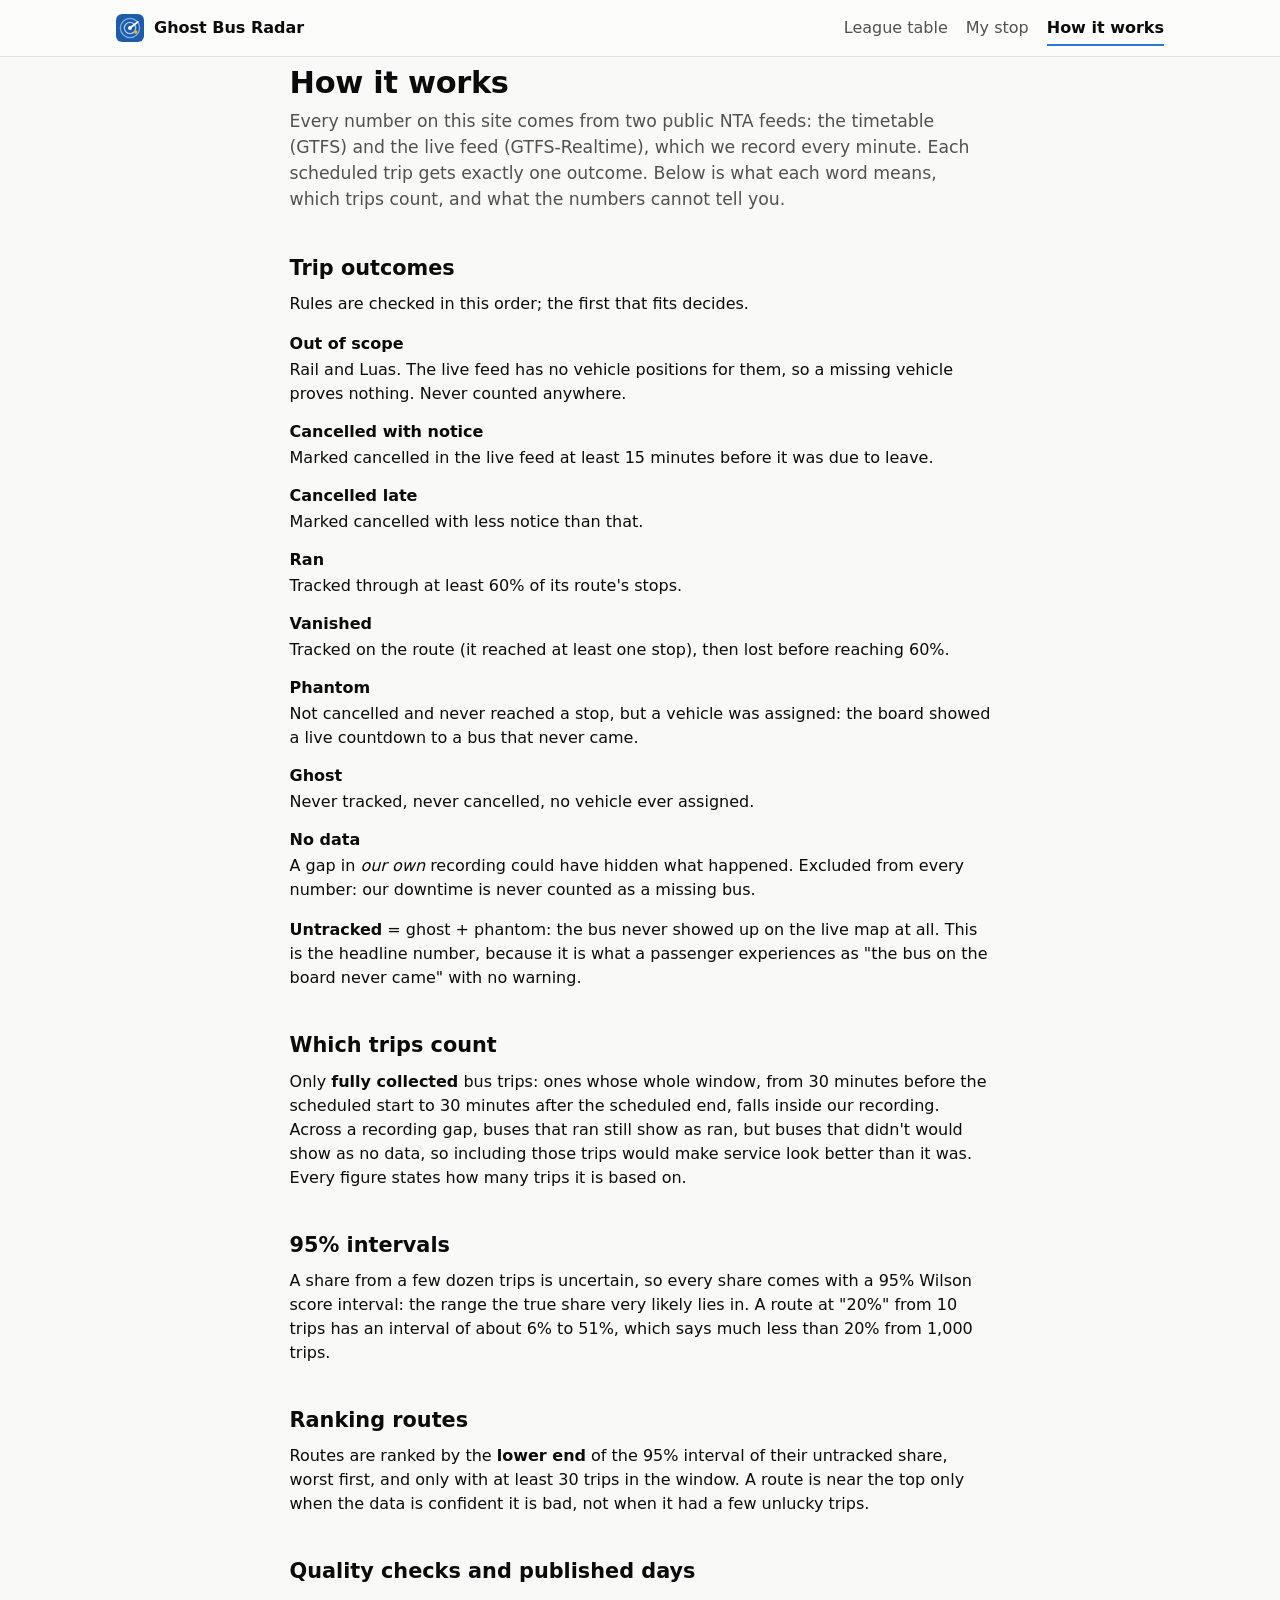
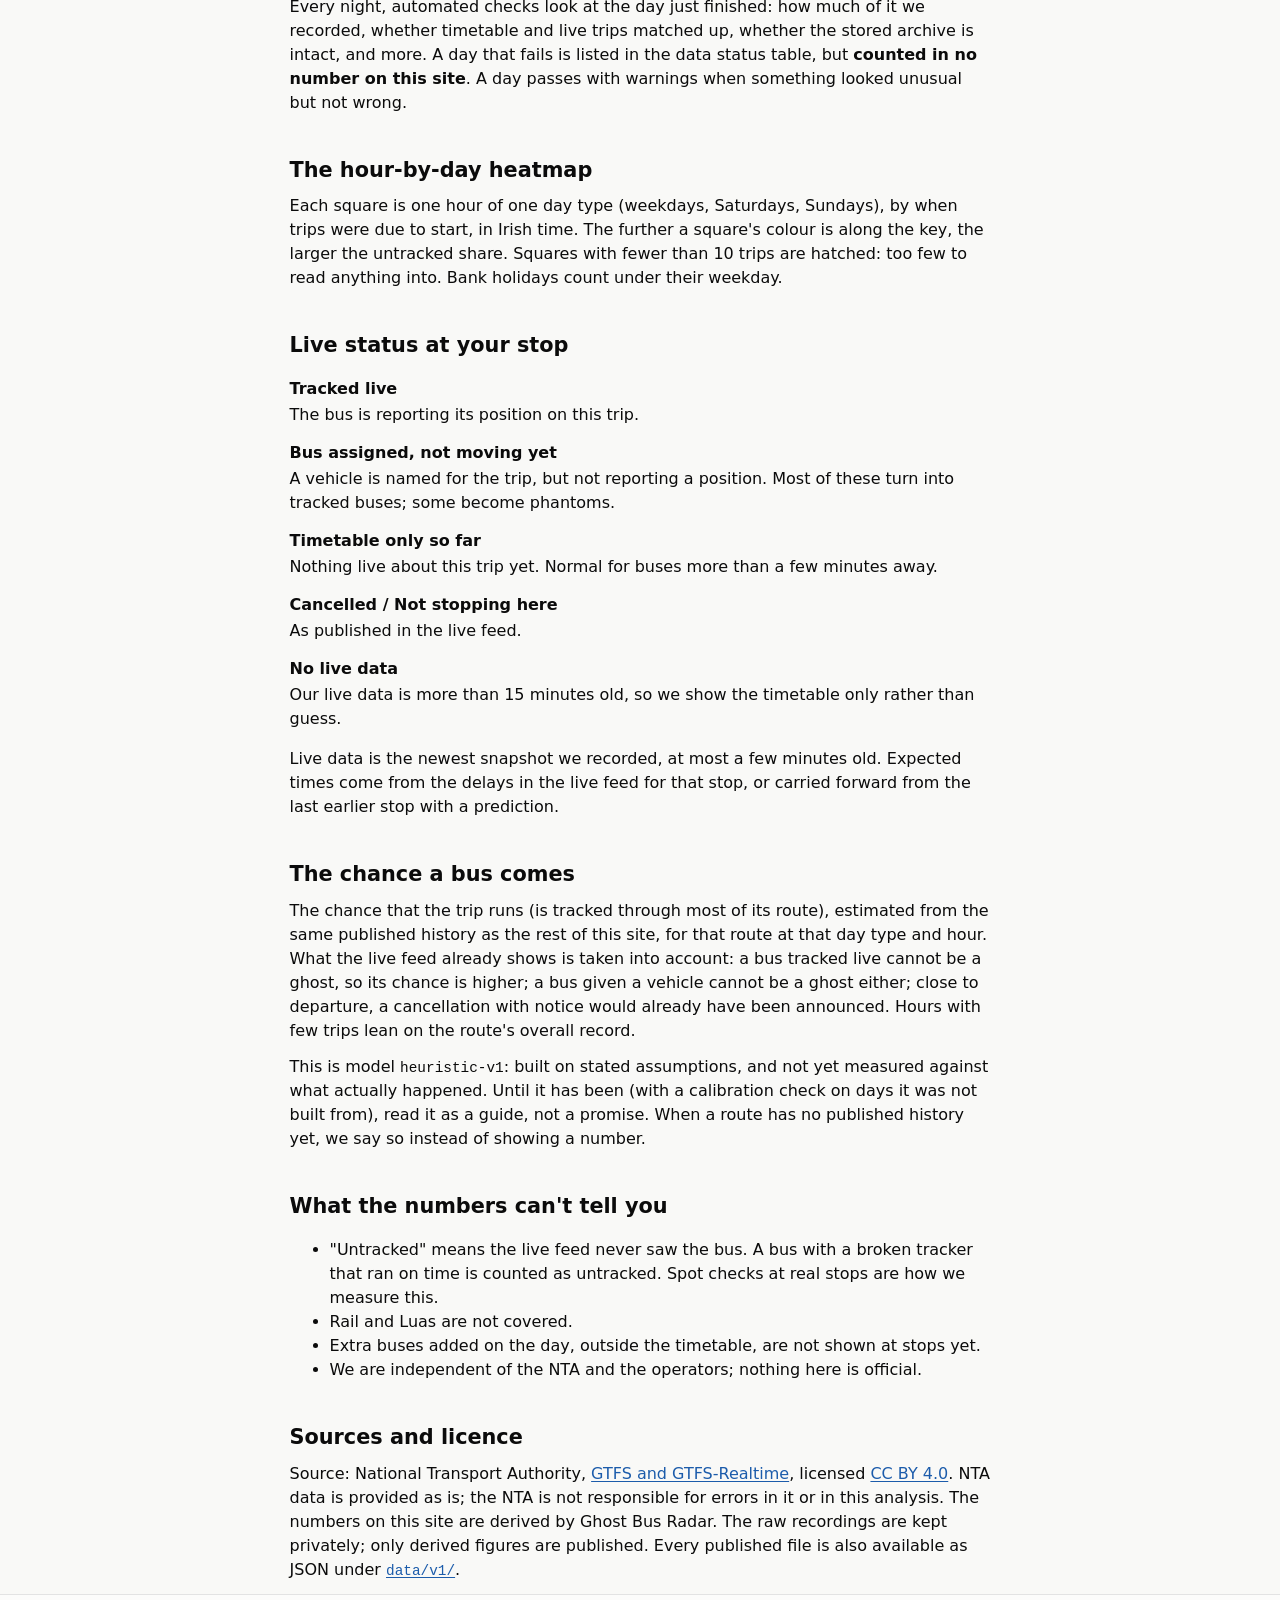
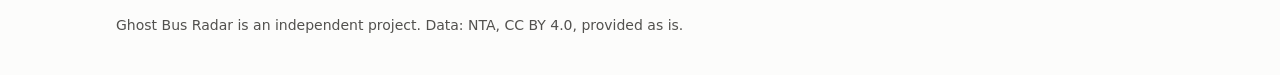
==== web/methodology.html @ b3c88b67 "Website on CloudFront (roadmap 2.2, ADR-0013) Static pages in web/ with no framework or build step: " ====
<!doctype html>
<html lang="en-IE">
<head>
  <meta charset="utf-8">
  <meta name="viewport" content="width=device-width, initial-scale=1">
  <title>How it works · Ghost Bus Radar</title>
  <meta name="description" content="Definitions behind every number on Ghost Bus Radar: trip outcomes, which trips count, intervals, ranking, quality checks, the live status and the probability model.">
  <meta name="color-scheme" content="light dark">
  <link rel="icon" href="assets/logo.svg" type="image/svg+xml">
  <link rel="stylesheet" href="assets/site.css">
</head>
<body>
  <a class="skip" href="#main">Skip to content</a>
  <header class="site">
    <div class="wrap">
      <a class="brand" href="./"><img src="assets/logo.svg" alt="" width="28" height="28">Ghost Bus Radar</a>
      <nav class="site" aria-label="Main">
        <ul>
          <li><a href="./">League table</a></li>
          <li><a href="stop.html">My stop</a></li>
          <li><a href="methodology.html" aria-current="page">How it works</a></li>
        </ul>
      </nav>
    </div>
  </header>

  <main id="main" class="wrap prose">
    <h1>How it works</h1>
    <p class="lede">Every number on this site comes from two public NTA feeds: the timetable (GTFS)
      and the live feed (GTFS-Realtime), which we record every minute. Each scheduled trip gets
      exactly one outcome. Below is what each word means, which trips count, and what the numbers
      cannot tell you.</p>

    <h2 id="outcomes">Trip outcomes</h2>
    <p>Rules are checked in this order; the first that fits decides.</p>
    <dl>
      <dt id="out-of-scope">Out of scope</dt>
      <dd>Rail and Luas. The live feed has no vehicle positions for them, so a missing vehicle proves
        nothing. Never counted anywhere.</dd>
      <dt id="cancelled-early">Cancelled with notice</dt>
      <dd>Marked cancelled in the live feed at least 15 minutes before it was due to leave.</dd>
      <dt id="cancelled-late">Cancelled late</dt>
      <dd>Marked cancelled with less notice than that.</dd>
      <dt id="ran">Ran</dt>
      <dd>Tracked through at least 60% of its route's stops.</dd>
      <dt id="vanished">Vanished</dt>
      <dd>Tracked on the route (it reached at least one stop), then lost before reaching 60%.</dd>
      <dt id="phantom">Phantom</dt>
      <dd>Not cancelled and never reached a stop, but a vehicle was assigned: the board showed a live
        countdown to a bus that never came.</dd>
      <dt id="ghost">Ghost</dt>
      <dd>Never tracked, never cancelled, no vehicle ever assigned.</dd>
      <dt id="no-data">No data</dt>
      <dd>A gap in <em>our own</em> recording could have hidden what happened. Excluded from every
        number: our downtime is never counted as a missing bus.</dd>
    </dl>
    <p id="untracked"><strong>Untracked</strong> = ghost + phantom: the bus never showed up on the live
      map at all. This is the headline number, because it is what a passenger experiences as "the bus
      on the board never came" with no warning.</p>

    <h2 id="in-rates">Which trips count</h2>
    <p>Only <strong>fully collected</strong> bus trips: ones whose whole window, from 30 minutes before
      the scheduled start to 30 minutes after the scheduled end, falls inside our recording. Across a
      recording gap, buses that ran still show as ran, but buses that didn't would show as no data, so
      including those trips would make service look better than it was. Every figure states how many
      trips it is based on.</p>

    <h2 id="interval">95% intervals</h2>
    <p>A share from a few dozen trips is uncertain, so every share comes with a 95% Wilson score
      interval: the range the true share very likely lies in. A route at "20%" from 10 trips has an
      interval of about 6% to 51%, which says much less than 20% from 1,000 trips.</p>

    <h2 id="ranking">Ranking routes</h2>
    <p>Routes are ranked by the <strong>lower end</strong> of the 95% interval of their untracked
      share, worst first, and only with at least 30 trips in the window. A route is near the top only
      when the data is confident it is bad, not when it had a few unlucky trips.</p>

    <h2 id="quality-gates">Quality checks and published days</h2>
    <p id="published-days">Every night, automated checks look at the day just finished: how much of it we
      recorded, whether timetable and live trips matched up, whether the stored archive is intact, and
      more. A day that fails is listed in the data status table, but <strong>counted in no number on
      this site</strong>. A day passes with warnings when something looked unusual but not wrong.</p>

    <h2 id="heatmap">The hour-by-day heatmap</h2>
    <p>Each square is one hour of one day type (weekdays, Saturdays, Sundays), by when trips were due
      to start, in Irish time. The further a square's colour is along the key, the larger the
      untracked share. Squares with fewer than 10
      trips are hatched: too few to read anything into. Bank holidays count under their weekday.</p>

    <h2 id="live-status">Live status at your stop</h2>
    <dl>
      <dt>Tracked live</dt><dd>The bus is reporting its position on this trip.</dd>
      <dt>Bus assigned, not moving yet</dt><dd>A vehicle is named for the trip, but not reporting a
        position. Most of these turn into tracked buses; some become phantoms.</dd>
      <dt>Timetable only so far</dt><dd>Nothing live about this trip yet. Normal for buses more than a
        few minutes away.</dd>
      <dt>Cancelled / Not stopping here</dt><dd>As published in the live feed.</dd>
      <dt>No live data</dt><dd>Our live data is more than 15 minutes old, so we show the timetable
        only rather than guess.</dd>
    </dl>
    <p id="freshness">Live data is the newest snapshot we recorded, at most a few minutes old. Expected
      times come from the delays in the live feed for that stop, or carried forward from the last earlier
      stop with a prediction.</p>

    <h2 id="probability">The chance a bus comes</h2>
    <p>The chance that the trip runs (is tracked through most of its route), estimated from the same
      published history as the rest of this site, for that route at that day type and hour. What the
      live feed already shows is taken into account: a bus tracked live cannot be a ghost, so its chance
      is higher; a bus given a vehicle cannot be a ghost either; close to departure, a cancellation with
      notice would already have been announced. Hours with few trips lean on the route's overall record.</p>
    <p>This is model <code>heuristic-v1</code>: built on stated assumptions, and not yet measured
      against what actually happened. Until it has been (with a calibration check on days it was not
      built from), read it as a guide, not a promise. When a route has no published history yet, we say
      so instead of showing a number.</p>

    <h2 id="limits">What the numbers can't tell you</h2>
    <ul>
      <li>"Untracked" means the live feed never saw the bus. A bus with a broken tracker that ran on time
        is counted as untracked. Spot checks at real stops are how we measure this.</li>
      <li>Rail and Luas are not covered.</li>
      <li>Extra buses added on the day, outside the timetable, are not shown at stops yet.</li>
      <li>We are independent of the NTA and the operators; nothing here is official.</li>
    </ul>

    <h2 id="attribution">Sources and licence</h2>
    <p>Source: National Transport Authority, <a href="https://developer.nationaltransport.ie/">GTFS and
      GTFS-Realtime</a>, licensed <a href="https://creativecommons.org/licenses/by/4.0/">CC BY 4.0</a>.
      NTA data is provided as is; the NTA is not responsible for errors in it or in this analysis. The
      numbers on this site are derived by Ghost Bus Radar. The raw recordings are kept privately; only
      derived figures are published. Every published file is also available as JSON under
      <a href="data/v1/meta.json"><code>data/v1/</code></a>.</p>
  </main>

  <footer class="site">
    <div class="wrap">
      <p>Ghost Bus Radar is an independent project. Data: NTA, CC BY 4.0, provided as is.</p>
    </div>
  </footer>
</body>
</html>
---- web/assets/site.css ----
/* Ghost Bus Radar: one stylesheet, light and dark. Colours are roles, defined once per theme.
   Chart colours follow the dataviz reference palette: one-hue blue ramp for magnitude, reserved
   status colours that always come with an icon and a label. */

:root {
  color-scheme: light;
  --page: #f9f9f7;
  --surface: #fcfcfb;
  --ink: #0b0b0b;
  --ink-2: #52514e;
  --muted: #6b6a65;
  --grid: #e1e0d9;
  --axis: #c3c2b7;
  --border: rgba(11, 11, 11, 0.1);
  --link: #1c5cab;
  --accent: #2a78d6;
  --btn: #1c5cab; /* white text on it: 6.6:1 */
  --focus: #2a78d6;
  --good: #0ca30c;
  --good-text: #006300;
  --warning: #fab219;
  --critical: #d03b3b;
  --critical-text: #b02a2a;
  --bar: #2a78d6;
  --whisker: #0d366b;
  --hatch: #c3c2b7;
  /* sequential ramp, low -> high */
  --s1: #cde2fb; --s2: #9ec5f4; --s3: #6da7ec; --s4: #3987e5;
  --s5: #256abf; --s6: #1c5cab; --s7: #184f95; --s8: #0d366b;
}

@media (prefers-color-scheme: dark) {
  :root:where(:not([data-theme="light"])) {
    color-scheme: dark;
    --page: #0d0d0d;
    --surface: #1a1a19;
    --ink: #f0efec;
    --ink-2: #c3c2b7;
    --muted: #a3a29b;
    --grid: #2c2c2a;
    --axis: #383835;
    --border: rgba(255, 255, 255, 0.1);
    --link: #86b6ef;
    --accent: #3987e5;
    --btn: #256abf; /* white text on it: 5.3:1 */
    --focus: #86b6ef;
    --good-text: #0ca30c;
    --critical-text: #e66767;
    --bar: #3987e5;
    --whisker: #cde2fb;
    --hatch: #4a4a46;
    /* on a dark surface, "near zero" recedes into the dark */
    --s1: #104281; --s2: #184f95; --s3: #1c5cab; --s4: #256abf;
    --s5: #3987e5; --s6: #6da7ec; --s7: #9ec5f4; --s8: #cde2fb;
  }
}

:root[data-theme="dark"] {
  color-scheme: dark;
  --page: #0d0d0d; --surface: #1a1a19; --ink: #f0efec; --ink-2: #c3c2b7; --muted: #a3a29b;
  --grid: #2c2c2a; --axis: #383835; --border: rgba(255, 255, 255, 0.1); --link: #86b6ef;
  --accent: #3987e5; --btn: #256abf; --focus: #86b6ef; --good-text: #0ca30c; --critical-text: #e66767;
  --bar: #3987e5; --whisker: #cde2fb; --hatch: #4a4a46;
  --s1: #104281; --s2: #184f95; --s3: #1c5cab; --s4: #256abf;
  --s5: #3987e5; --s6: #6da7ec; --s7: #9ec5f4; --s8: #cde2fb;
}

* { box-sizing: border-box; }

html { -webkit-text-size-adjust: 100%; }

body {
  margin: 0;
  background: var(--page);
  color: var(--ink);
  font: 16px/1.5 system-ui, -apple-system, "Segoe UI", sans-serif;
}

a { color: var(--link); text-underline-offset: 2px; }
a:hover { text-decoration-thickness: 2px; }
:focus-visible { outline: 3px solid var(--focus); outline-offset: 2px; border-radius: 2px; }

.skip { position: absolute; left: -999px; top: 0; }
.skip:focus { left: 16px; top: 8px; background: var(--surface); padding: 8px 12px; z-index: 10; }

.wrap { max-width: 1080px; margin: 0 auto; padding: 0 16px; }

header.site {
  border-bottom: 1px solid var(--border);
  background: var(--surface);
}
header.site .wrap {
  display: flex; align-items: center; justify-content: space-between; gap: 16px;
  min-height: 56px; flex-wrap: wrap;
}
.brand { display: flex; align-items: center; gap: 10px; font-weight: 700; color: var(--ink); text-decoration: none; }
.brand img { width: 28px; height: 28px; }
nav.site ul { display: flex; gap: 4px 18px; list-style: none; margin: 0; padding: 0; flex-wrap: wrap; }
nav.site a { color: var(--ink-2); text-decoration: none; padding: 6px 0; display: inline-block; }
nav.site a[aria-current="page"] { color: var(--ink); font-weight: 600; box-shadow: inset 0 -2px var(--accent); }

main { padding: 24px 0 48px; }
h1 { font-size: 1.9rem; line-height: 1.2; margin: 8px 0 8px; letter-spacing: -0.01em; }
h2 { font-size: 1.3rem; margin: 40px 0 8px; }
h3 { font-size: 1.05rem; margin: 24px 0 6px; }
p { margin: 0 0 12px; }
.lede { color: var(--ink-2); font-size: 1.08rem; max-width: 68ch; }
.muted { color: var(--muted); }
.small { font-size: 0.875rem; }

.card {
  background: var(--surface);
  border: 1px solid var(--border);
  border-radius: 10px;
  padding: 16px 18px;
}

/* --- hero number --- */
.hero { display: grid; gap: 16px; grid-template-columns: minmax(0, 1fr); margin-top: 20px; }
@media (min-width: 760px) { .hero { grid-template-columns: 1.3fr 1fr; } }
#headline { min-height: 200px; }
#league { min-height: 360px; }
#tiles { min-height: 120px; }
.hero-figure { font-size: 3.4rem; font-weight: 700; line-height: 1; letter-spacing: -0.02em; }
.hero-figure small { font-size: 1rem; font-weight: 500; color: var(--ink-2); letter-spacing: 0; }

/* --- stat tiles --- */
.tiles { display: grid; gap: 12px; grid-template-columns: repeat(auto-fit, minmax(160px, 1fr)); margin-top: 12px; }
.tile .label { color: var(--ink-2); font-size: 0.875rem; }
.tile .value { font-size: 1.6rem; font-weight: 700; }
.tile .ci { color: var(--muted); font-size: 0.8rem; }

/* --- status (always icon + label) --- */
.status { display: inline-flex; align-items: center; gap: 6px; font-size: 0.875rem; white-space: nowrap; }
.status::before {
  content: ""; width: 16px; height: 16px; border-radius: 50%; flex: none;
  background: var(--muted) center / 10px no-repeat;
}
.status.ok::before { background-color: var(--good); background-image: url("check.svg"); }
.status.warn::before { background-color: var(--warning); background-image: url("bang.svg"); }
.status.fail::before { background-color: var(--critical); background-image: url("cross.svg"); }

/* --- tables --- */
.table-scroll { overflow-x: auto; -webkit-overflow-scrolling: touch; }
table { border-collapse: collapse; width: 100%; font-variant-numeric: tabular-nums; }
th, td { text-align: left; padding: 8px 10px; border-bottom: 1px solid var(--grid); vertical-align: top; }
th { font-weight: 600; color: var(--ink-2); font-size: 0.875rem; white-space: nowrap; }
td.num, th.num { text-align: right; }
tbody tr:hover { background: color-mix(in srgb, var(--accent) 6%, transparent); }
caption { text-align: left; color: var(--muted); font-size: 0.875rem; padding-bottom: 6px; }

/* --- buttons and inputs --- */
.seg { display: inline-flex; border: 1px solid var(--border); border-radius: 8px; overflow: hidden; }
.seg button {
  border: 0; background: transparent; color: var(--ink-2); padding: 6px 14px; font: inherit; cursor: pointer;
  min-height: 36px;
}
.seg button[aria-pressed="true"] { background: var(--btn); color: #fff; }
button.link { border: 0; background: none; color: var(--link); padding: 4px 0; font: inherit; cursor: pointer; text-decoration: underline; }
.search { display: flex; gap: 8px; flex-wrap: wrap; max-width: 560px; }
.search input {
  flex: 1 1 240px; min-height: 44px; padding: 8px 12px; font: inherit; color: var(--ink);
  background: var(--surface); border: 1px solid var(--axis); border-radius: 8px;
}
.search button {
  min-height: 44px; padding: 8px 16px; font: inherit; font-weight: 600; color: #fff;
  background: var(--btn); border: 0; border-radius: 8px; cursor: pointer;
}
ul.results { list-style: none; padding: 0; margin: 12px 0 0; max-width: 640px; }
ul.results li a { display: block; padding: 10px 12px; border-bottom: 1px solid var(--grid); text-decoration: none; }
ul.results li a:hover { background: var(--surface); }
ul.results .code { color: var(--muted); font-variant-numeric: tabular-nums; margin-right: 8px; }

/* --- empty / notice --- */
.notice { border-left: 4px solid var(--accent); background: var(--surface); padding: 12px 16px; border-radius: 0 8px 8px 0; margin: 16px 0; max-width: 80ch; }
.notice.warn { border-left-color: var(--warning); }

/* --- heatmap --- */
.heat { display: grid; grid-template-columns: 76px repeat(24, minmax(14px, 1fr)); gap: 2px; min-width: 520px; }
.heat .rowlabel { font-size: 0.8rem; color: var(--ink-2); align-self: center; }
.heat .hour { font-size: 0.7rem; color: var(--muted); text-align: center; }
.heat .cell { aspect-ratio: 1 / 1.15; border-radius: 3px; background: var(--grid); border: 0; padding: 0; cursor: default; }
.heat .cell.none { background: transparent; box-shadow: inset 0 0 0 1px var(--grid); }
.heat .cell.thin { background-image: repeating-linear-gradient(45deg, var(--hatch) 0 2px, transparent 2px 6px); }
.heat .s1 { background-color: var(--s1); } .heat .s2 { background-color: var(--s2); }
.heat .s3 { background-color: var(--s3); } .heat .s4 { background-color: var(--s4); }
.heat .s5 { background-color: var(--s5); } .heat .s6 { background-color: var(--s6); }
.heat .s7 { background-color: var(--s7); } .heat .s8 { background-color: var(--s8); }
.legend { display: flex; flex-wrap: wrap; gap: 4px 14px; align-items: center; margin-top: 10px; font-size: 0.8rem; color: var(--ink-2); }
.legend .ramp { display: inline-flex; gap: 2px; }
.legend .ramp span { width: 22px; height: 12px; border-radius: 2px; }
.legend .ramp .s1 { background: var(--s1); } .legend .ramp .s2 { background: var(--s2); }
.legend .ramp .s3 { background: var(--s3); } .legend .ramp .s4 { background: var(--s4); }
.legend .ramp .s5 { background: var(--s5); } .legend .ramp .s6 { background: var(--s6); }
.legend .ramp .s7 { background: var(--s7); } .legend .ramp .s8 { background: var(--s8); }
.legend .sw { display: inline-block; width: 14px; height: 12px; border-radius: 2px; vertical-align: -1px; margin-right: 4px; }
.legend .sw.thin { background: repeating-linear-gradient(45deg, var(--hatch) 0 2px, transparent 2px 6px); box-shadow: inset 0 0 0 1px var(--grid); }
.legend .sw.none { box-shadow: inset 0 0 0 1px var(--grid); }

/* --- bar chart (svg) --- */
.chart { width: 100%; height: auto; display: block; overflow: visible; }
.chart .gridline { stroke: var(--grid); stroke-width: 1; }
.chart .baseline { stroke: var(--axis); stroke-width: 1; }
.chart .tick { fill: var(--muted); font-size: 11px; }
.chart .bar { fill: var(--bar); }
.chart .whisker { stroke: var(--whisker); stroke-width: 1.5; }
.chart .hit { fill: transparent; cursor: default; }
.chart .hit:hover + .bar, .chart .hit:focus + .bar { fill: var(--whisker); }

/* --- tooltip --- */
.tip {
  position: fixed; z-index: 20; pointer-events: none; max-width: 260px;
  background: var(--surface); color: var(--ink); border: 1px solid var(--border);
  box-shadow: 0 6px 20px rgba(0, 0, 0, 0.18); border-radius: 8px; padding: 8px 10px; font-size: 0.85rem;
}
.tip[hidden] { display: none; }
.tip b { display: block; margin-bottom: 2px; }

/* --- departures board --- */
ol.board { list-style: none; padding: 0; margin: 12px 0 0; }
ol.board li {
  display: grid; grid-template-columns: 64px minmax(0, 1fr) auto; gap: 4px 12px; align-items: center;
  padding: 12px 0; border-bottom: 1px solid var(--grid);
}
.route-pill {
  display: inline-block; min-width: 52px; text-align: center; font-weight: 700; padding: 4px 6px;
  border-radius: 6px; background: var(--btn); color: #fff; font-variant-numeric: tabular-nums;
}
.when { text-align: right; font-variant-numeric: tabular-nums; }
.when .big { font-size: 1.3rem; font-weight: 700; display: block; line-height: 1.1; }
.dest { min-width: 0; }
.dest .head { font-weight: 600; overflow-wrap: anywhere; }
.dest .meta { font-size: 0.85rem; color: var(--ink-2); display: flex; flex-wrap: wrap; gap: 2px 12px; align-items: center; }
.live { display: inline-flex; align-items: center; gap: 6px; font-size: 0.85rem; }
.live::before { content: ""; width: 9px; height: 9px; border-radius: 50%; background: var(--muted); flex: none; }
.live.tracked::before { background: var(--good); }
.live.assigned::before { background: var(--warning); }
.live.cancelled::before, .live.skips_stop::before { background: var(--critical); }
.live.cancelled, .live.skips_stop { color: var(--critical-text); font-weight: 600; }
.prob { display: inline-flex; align-items: center; gap: 6px; }
.prob .meter { width: 56px; height: 6px; border-radius: 3px; background: var(--grid); overflow: hidden; }
.prob .meter span { display: block; height: 100%; width: var(--p, 0%); background: var(--bar); border-radius: 3px; }

details { margin-top: 12px; }
summary { cursor: pointer; color: var(--link); }

/* --- methodology --- */
.prose { max-width: 72ch; }
.prose dt { font-weight: 700; margin-top: 14px; }
.prose dd { margin: 2px 0 0 0; }
.prose :target { scroll-margin-top: 16px; background: color-mix(in srgb, var(--accent) 12%, transparent); border-radius: 4px; }
code { font-family: ui-monospace, "Cascadia Mono", Consolas, monospace; font-size: 0.9em; }

footer.site { border-top: 1px solid var(--border); background: var(--surface); color: var(--ink-2); font-size: 0.875rem; }
footer.site .wrap { padding-top: 20px; padding-bottom: 28px; }
footer.site p { max-width: 90ch; }

@media (forced-colors: active) {
  .heat .cell { forced-color-adjust: none; }
  .status::before, .live::before { border: 1px solid CanvasText; }
}

@media (prefers-reduced-motion: reduce) { * { scroll-behavior: auto !important; } }
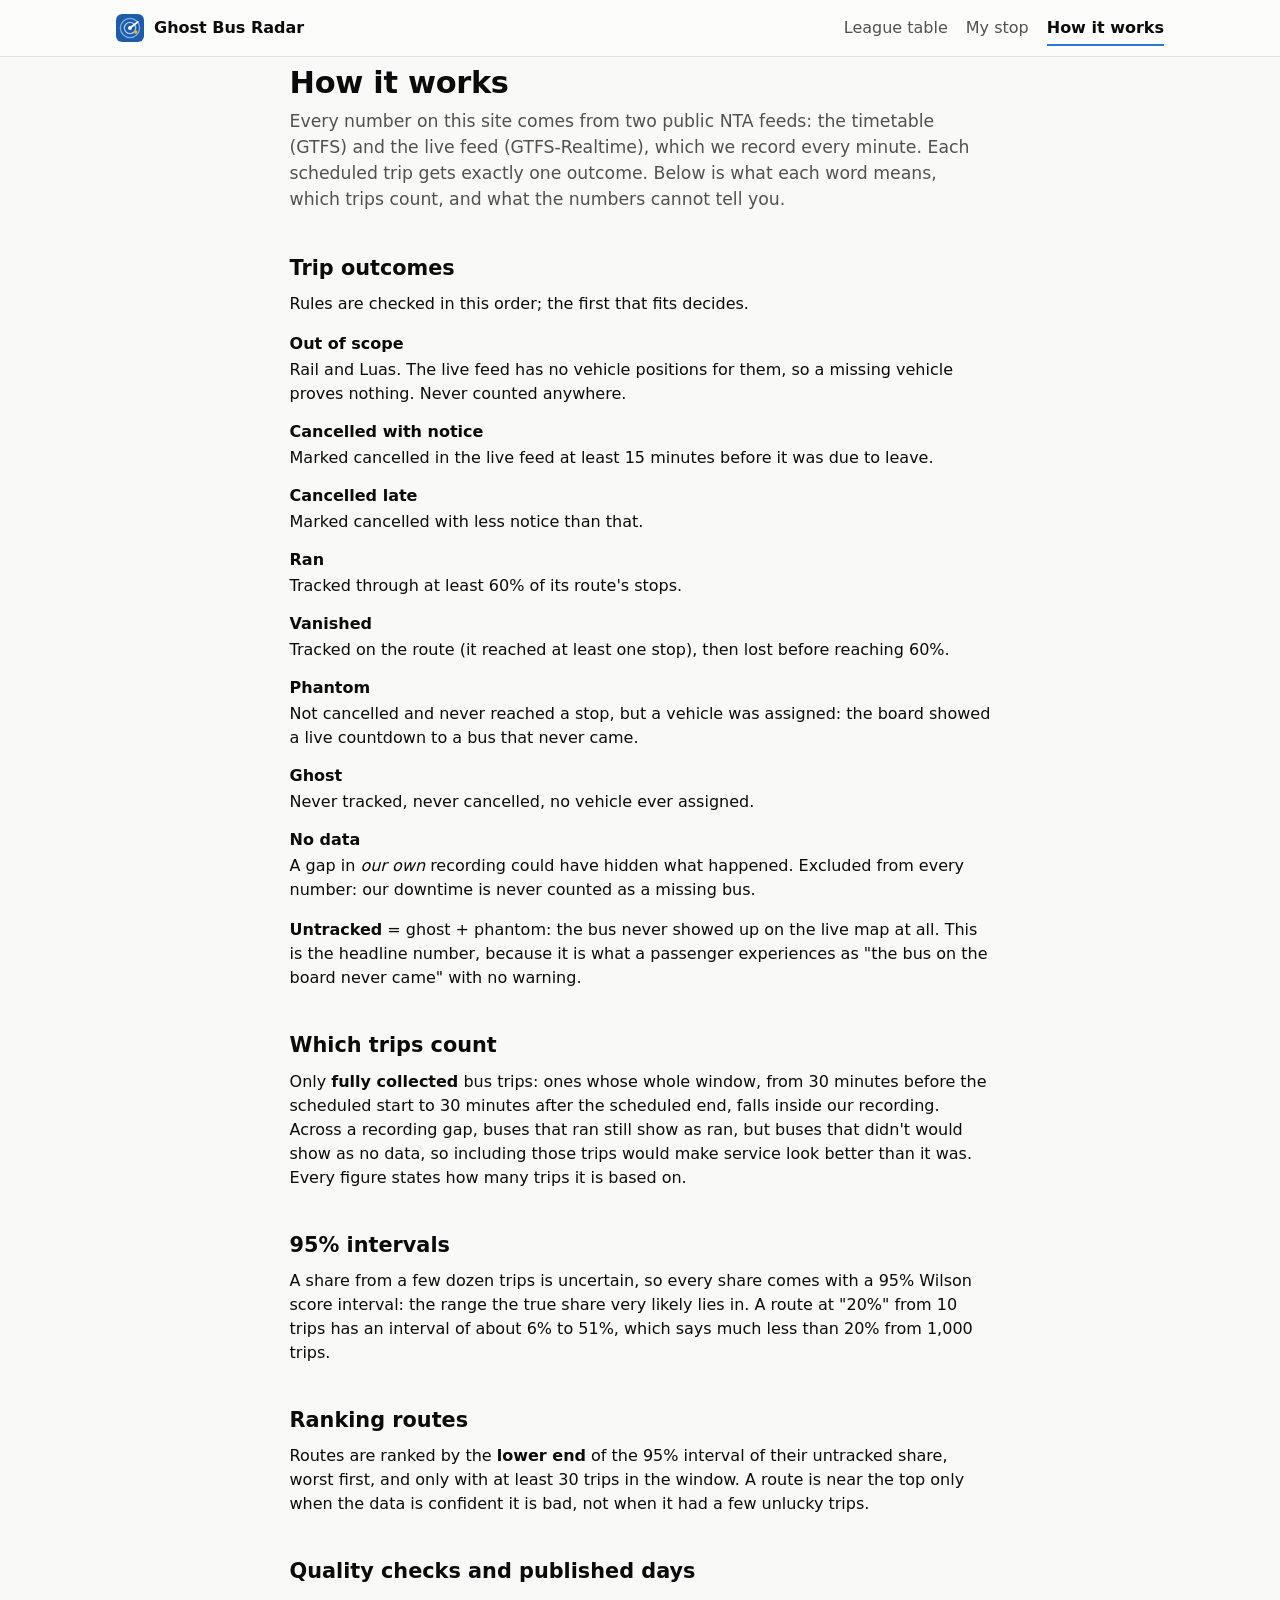
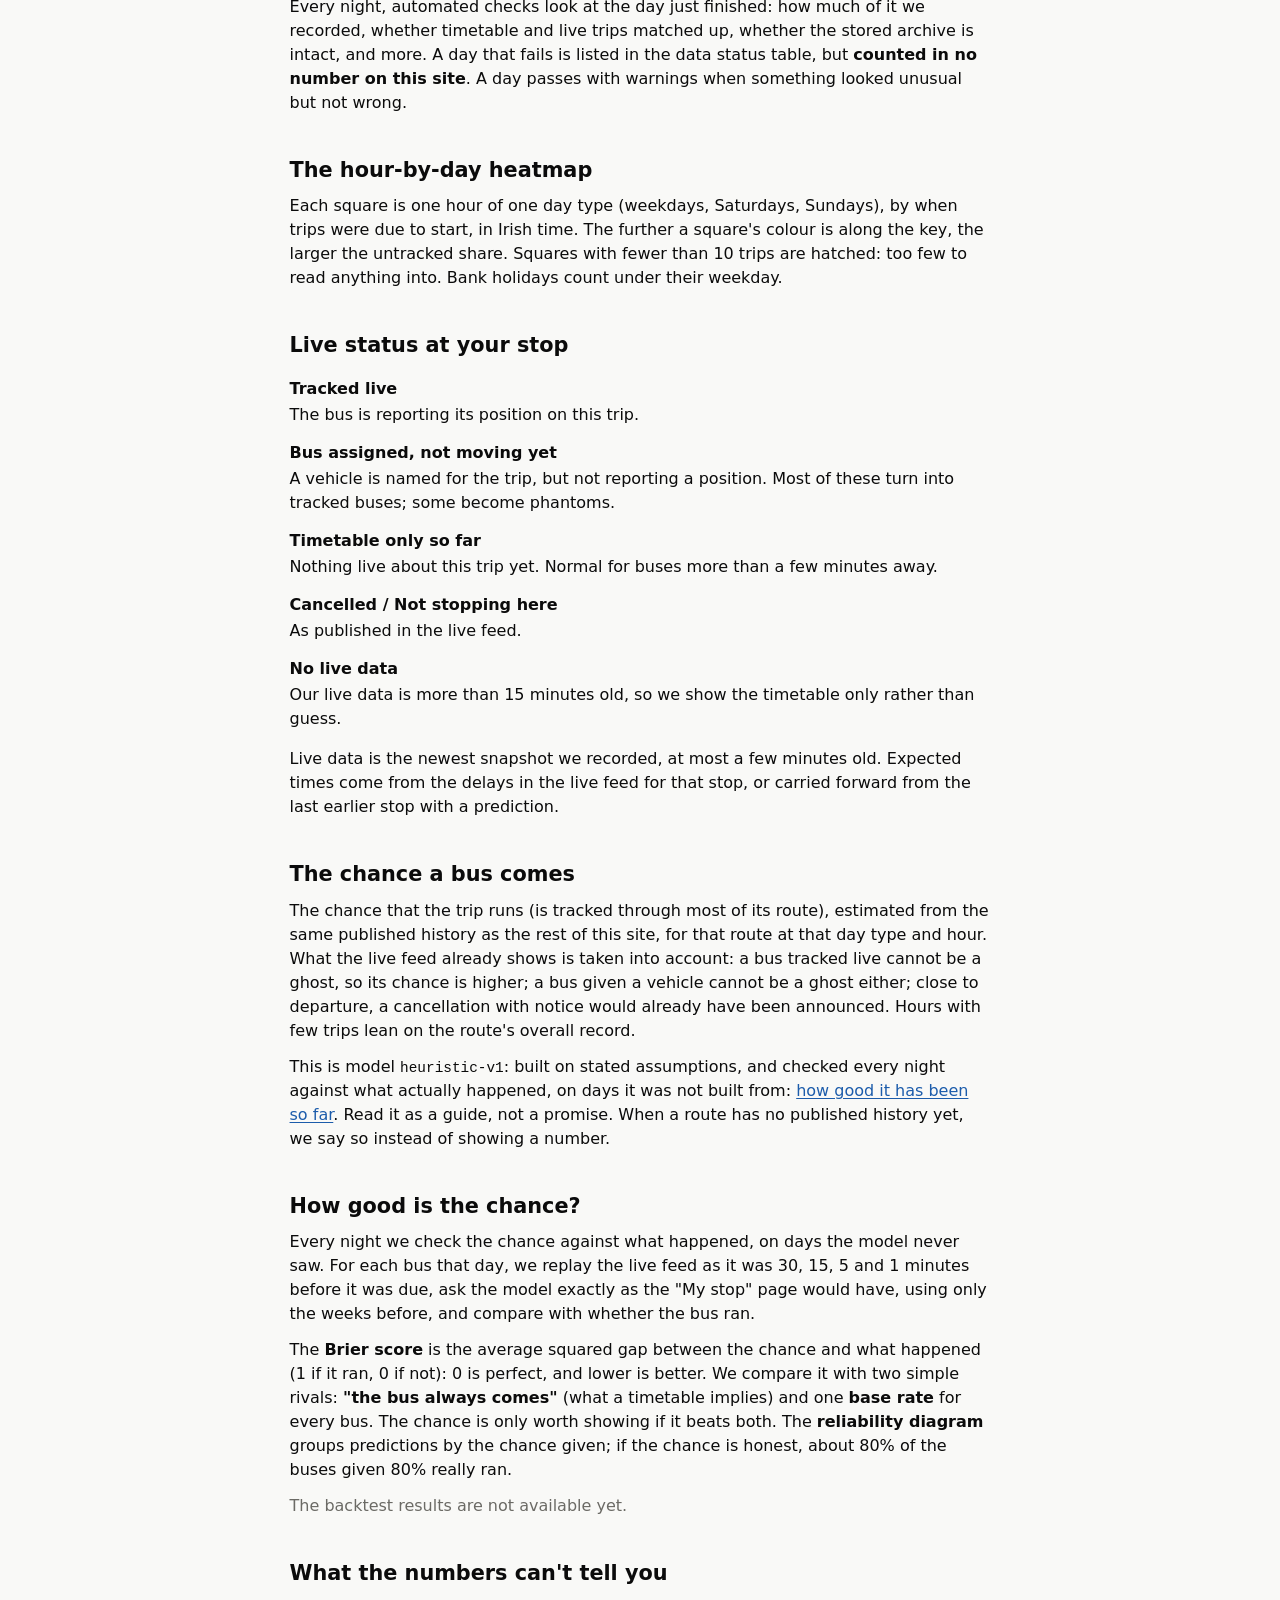
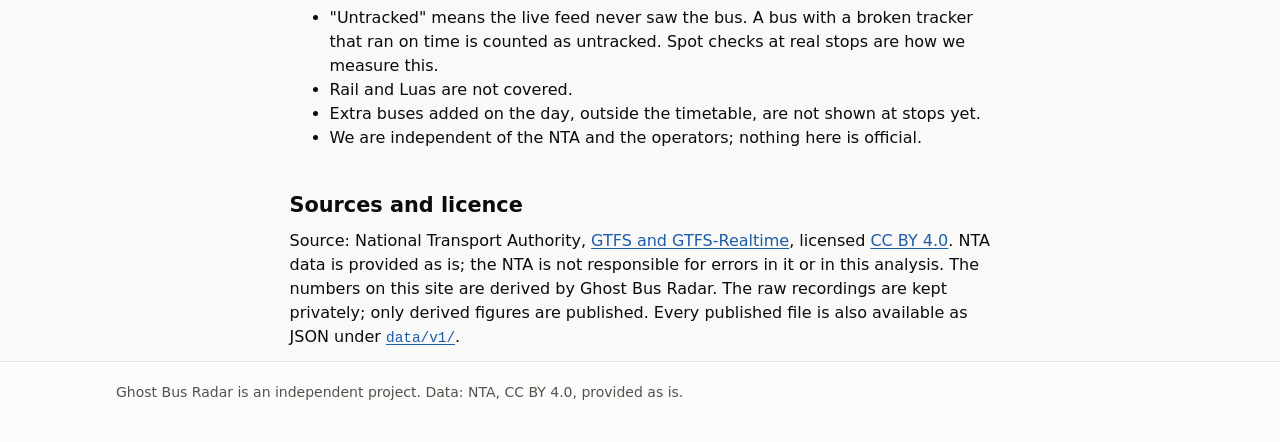
==== commit 8189db85: "Calibration backtest for "will my bus come?" (roadmap 2.4, ADR-0014) Nightly Glue job ghostbus-calib" ====
--- a/web/methodology.html
+++ b/web/methodology.html
@@ -8,6 +8,8 @@
   <meta name="color-scheme" content="light dark">
   <link rel="icon" href="assets/logo.svg" type="image/svg+xml">
   <link rel="stylesheet" href="assets/site.css">
+  <link rel="modulepreload" href="assets/common.js">
+  <script type="module" src="assets/methodology.js"></script>
 </head>
 <body>
   <a class="skip" href="#main">Skip to content</a>
@@ -108,10 +110,23 @@
       live feed already shows is taken into account: a bus tracked live cannot be a ghost, so its chance
       is higher; a bus given a vehicle cannot be a ghost either; close to departure, a cancellation with
       notice would already have been announced. Hours with few trips lean on the route's overall record.</p>
-    <p>This is model <code>heuristic-v1</code>: built on stated assumptions, and not yet measured
-      against what actually happened. Until it has been (with a calibration check on days it was not
-      built from), read it as a guide, not a promise. When a route has no published history yet, we say
-      so instead of showing a number.</p>
+    <p>This is model <code>heuristic-v1</code>: built on stated assumptions, and checked every night
+      against what actually happened, on days it was not built from:
+      <a href="#calibration">how good it has been so far</a>. Read it as a guide, not a promise. When a
+      route has no published history yet, we say so instead of showing a number.</p>
+
+    <h2 id="calibration">How good is the chance?</h2>
+    <p>Every night we check the chance against what happened, on days the model never saw. For each
+      bus that day, we replay the live feed as it was 30, 15, 5 and 1 minutes before it was due, ask
+      the model exactly as the "My stop" page would have, using only the weeks before, and compare
+      with whether the bus ran.</p>
+    <p id="brier">The <strong>Brier score</strong> is the average squared gap between the chance and
+      what happened (1 if it ran, 0 if not): 0 is perfect, and lower is better. We compare it with two
+      simple rivals: <strong>"the bus always comes"</strong> (what a timetable implies) and one
+      <strong>base rate</strong> for every bus. The chance is only worth showing if it beats both.
+      The <strong>reliability diagram</strong> groups predictions by the chance given; if the chance
+      is honest, about 80% of the buses given 80% really ran.</p>
+    <div id="calibration-results"><p class="muted">Loading the latest results…</p></div>
 
     <h2 id="limits">What the numbers can't tell you</h2>
     <ul>
--- a/web/assets/site.css
+++ b/web/assets/site.css
@@ -99,7 +99,9 @@
 nav.site a { color: var(--ink-2); text-decoration: none; padding: 6px 0; display: inline-block; }
 nav.site a[aria-current="page"] { color: var(--ink); font-weight: 600; box-shadow: inset 0 -2px var(--accent); }
 
-main { padding: 24px 0 48px; }
+/* At least a screen tall: content that arrives after load (the board, charts) grows main
+   without pulling the footer into view, so nothing visible shifts. */
+main { padding: 24px 0 48px; min-height: calc(100vh - 57px); }
 h1 { font-size: 1.9rem; line-height: 1.2; margin: 8px 0 8px; letter-spacing: -0.01em; }
 h2 { font-size: 1.3rem; margin: 40px 0 8px; }
 h3 { font-size: 1.05rem; margin: 24px 0 6px; }
@@ -206,6 +208,10 @@
 .chart .whisker { stroke: var(--whisker); stroke-width: 1.5; }
 .chart .hit { fill: transparent; cursor: default; }
 .chart .hit:hover + .bar, .chart .hit:focus + .bar { fill: var(--whisker); }
+.chart .diagonal { stroke: var(--axis); stroke-width: 1.5; stroke-dasharray: 5 4; }
+.chart .dot { fill: var(--bar); stroke: var(--surface); stroke-width: 2; cursor: default; }
+.chart .dot:hover, .chart .dot:focus { fill: var(--whisker); }
+.reliability-figure { margin: 12px 0; max-width: 420px; }
 
 /* --- tooltip --- */
 .tip {
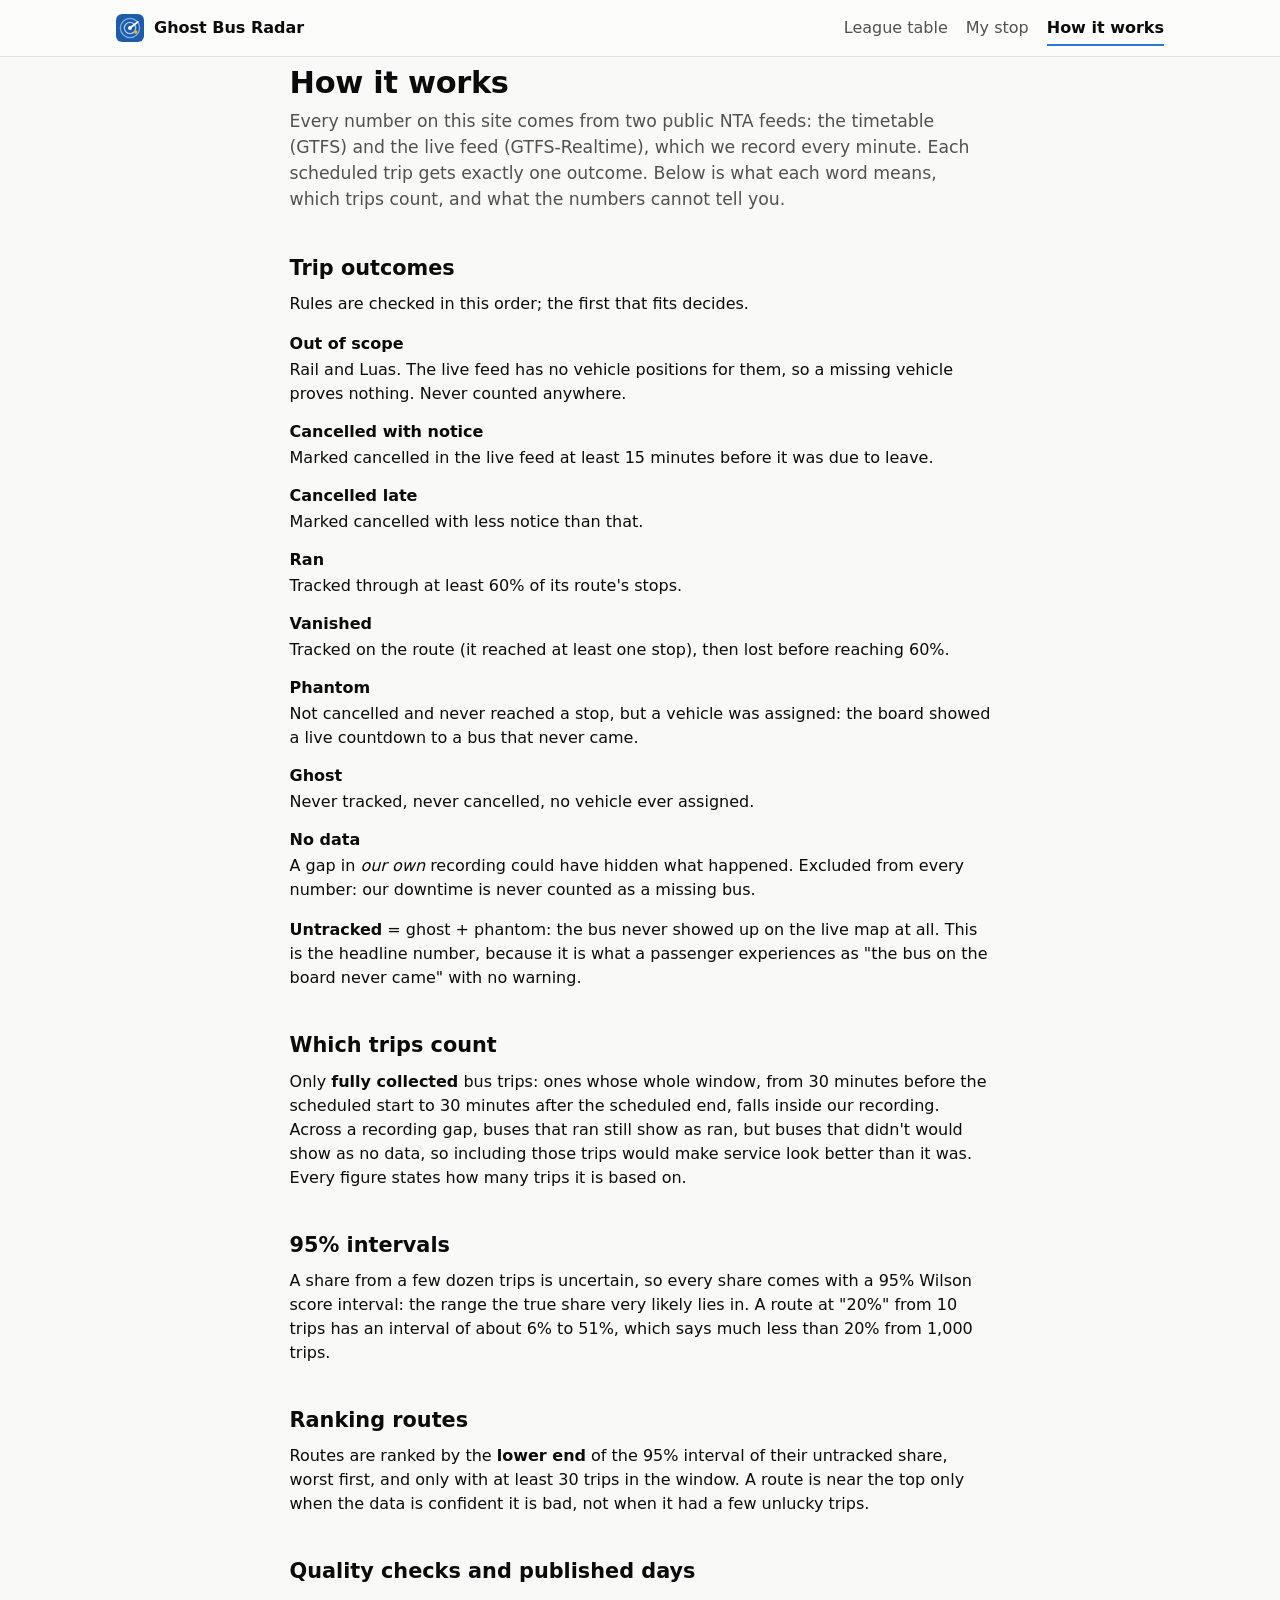
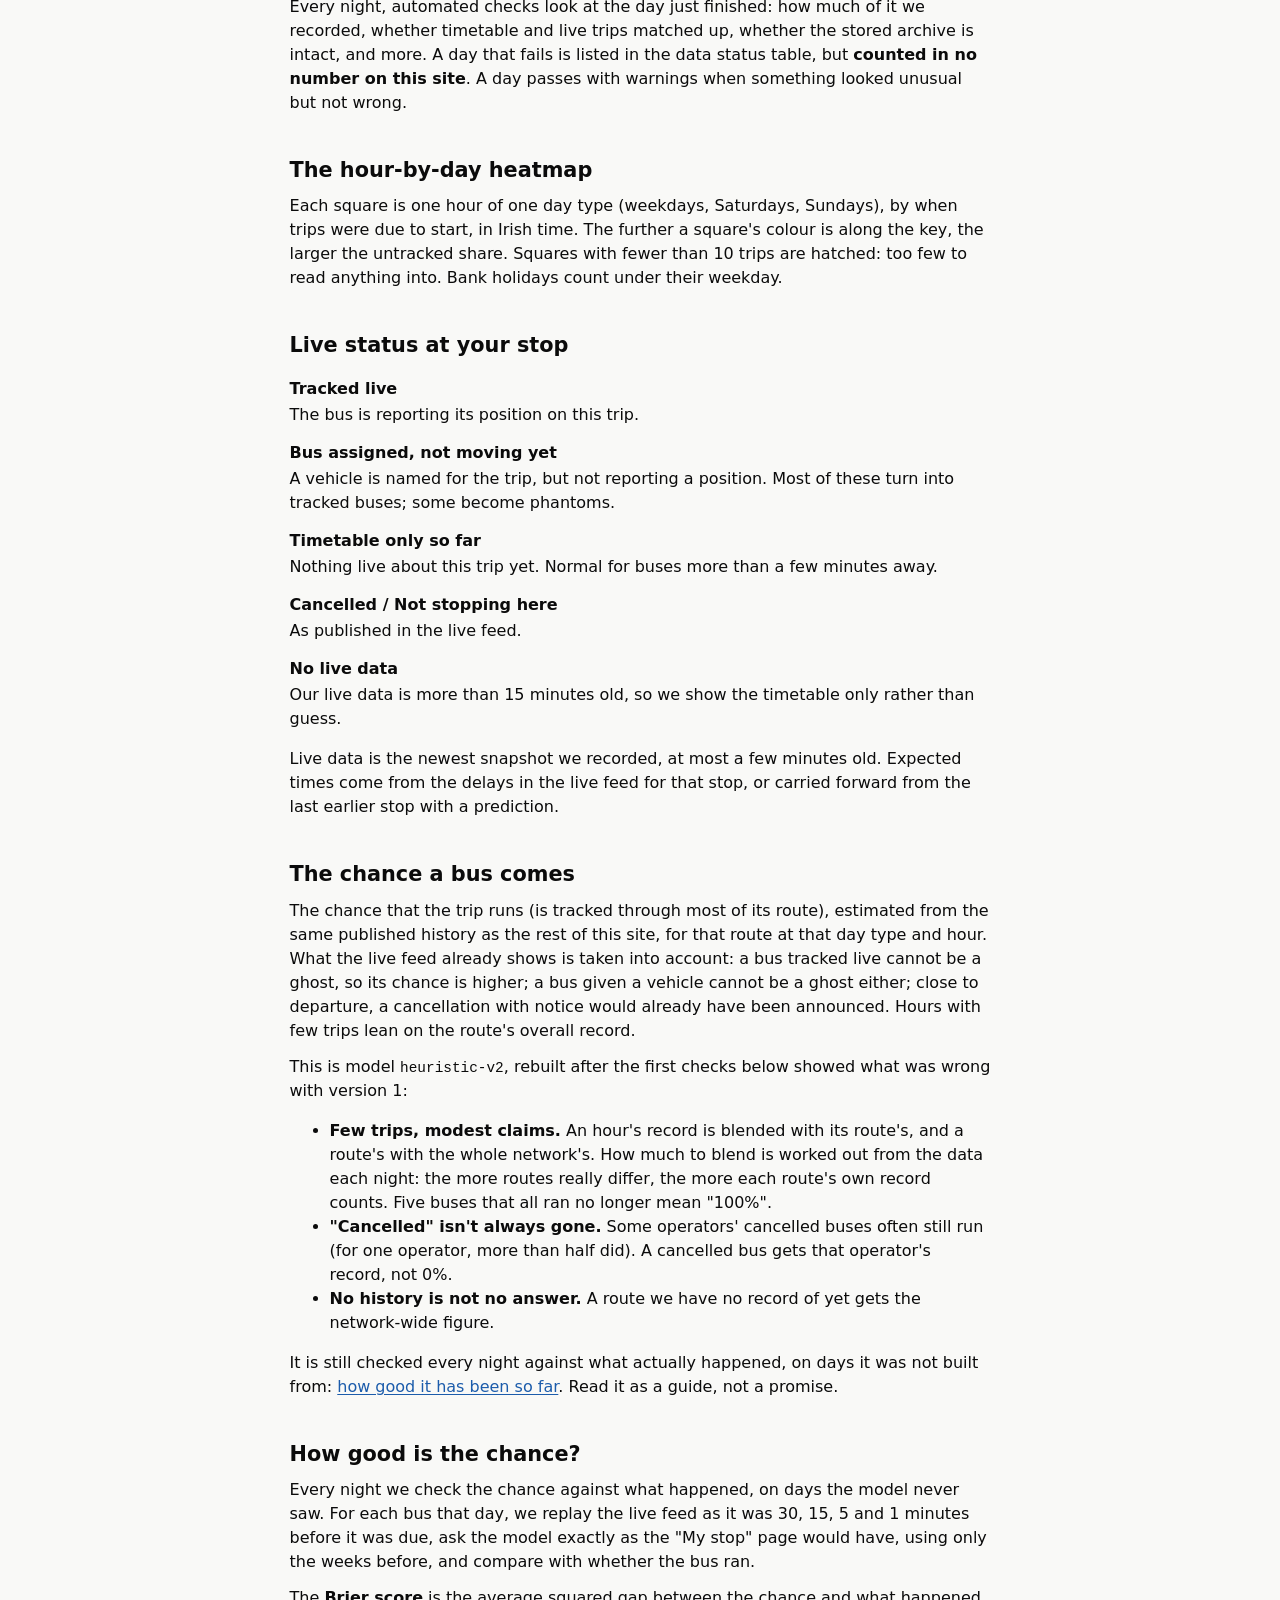
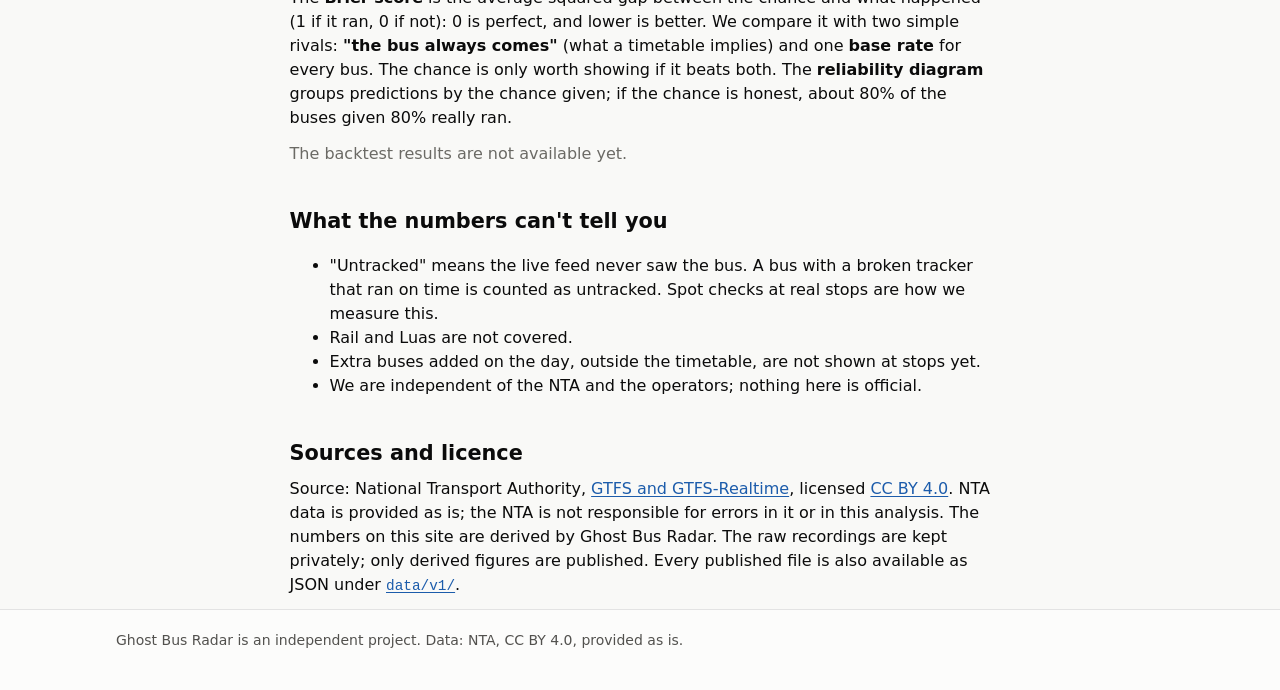
==== commit 71a91f33: "heuristic-v2: hierarchical empirical Bayes and per-operator cancellations (ADR-0015) The calibration" ====
--- a/web/methodology.html
+++ b/web/methodology.html
@@ -110,10 +110,20 @@
       live feed already shows is taken into account: a bus tracked live cannot be a ghost, so its chance
       is higher; a bus given a vehicle cannot be a ghost either; close to departure, a cancellation with
       notice would already have been announced. Hours with few trips lean on the route's overall record.</p>
-    <p>This is model <code>heuristic-v1</code>: built on stated assumptions, and checked every night
-      against what actually happened, on days it was not built from:
-      <a href="#calibration">how good it has been so far</a>. Read it as a guide, not a promise. When a
-      route has no published history yet, we say so instead of showing a number.</p>
+    <p id="model-v2">This is model <code>heuristic-v2</code>, rebuilt after the first checks below
+      showed what was wrong with version 1:</p>
+    <ul>
+      <li><strong>Few trips, modest claims.</strong> An hour's record is blended with its route's, and a
+        route's with the whole network's. How much to blend is worked out from the data each night:
+        the more routes really differ, the more each route's own record counts. Five buses that all ran
+        no longer mean "100%".</li>
+      <li><strong>"Cancelled" isn't always gone.</strong> Some operators' cancelled buses often still
+        run (for one operator, more than half did). A cancelled bus gets that operator's record, not 0%.</li>
+      <li><strong>No history is not no answer.</strong> A route we have no record of yet gets the
+        network-wide figure.</li>
+    </ul>
+    <p>It is still checked every night against what actually happened, on days it was not built from:
+      <a href="#calibration">how good it has been so far</a>. Read it as a guide, not a promise.</p>
 
     <h2 id="calibration">How good is the chance?</h2>
     <p>Every night we check the chance against what happened, on days the model never saw. For each
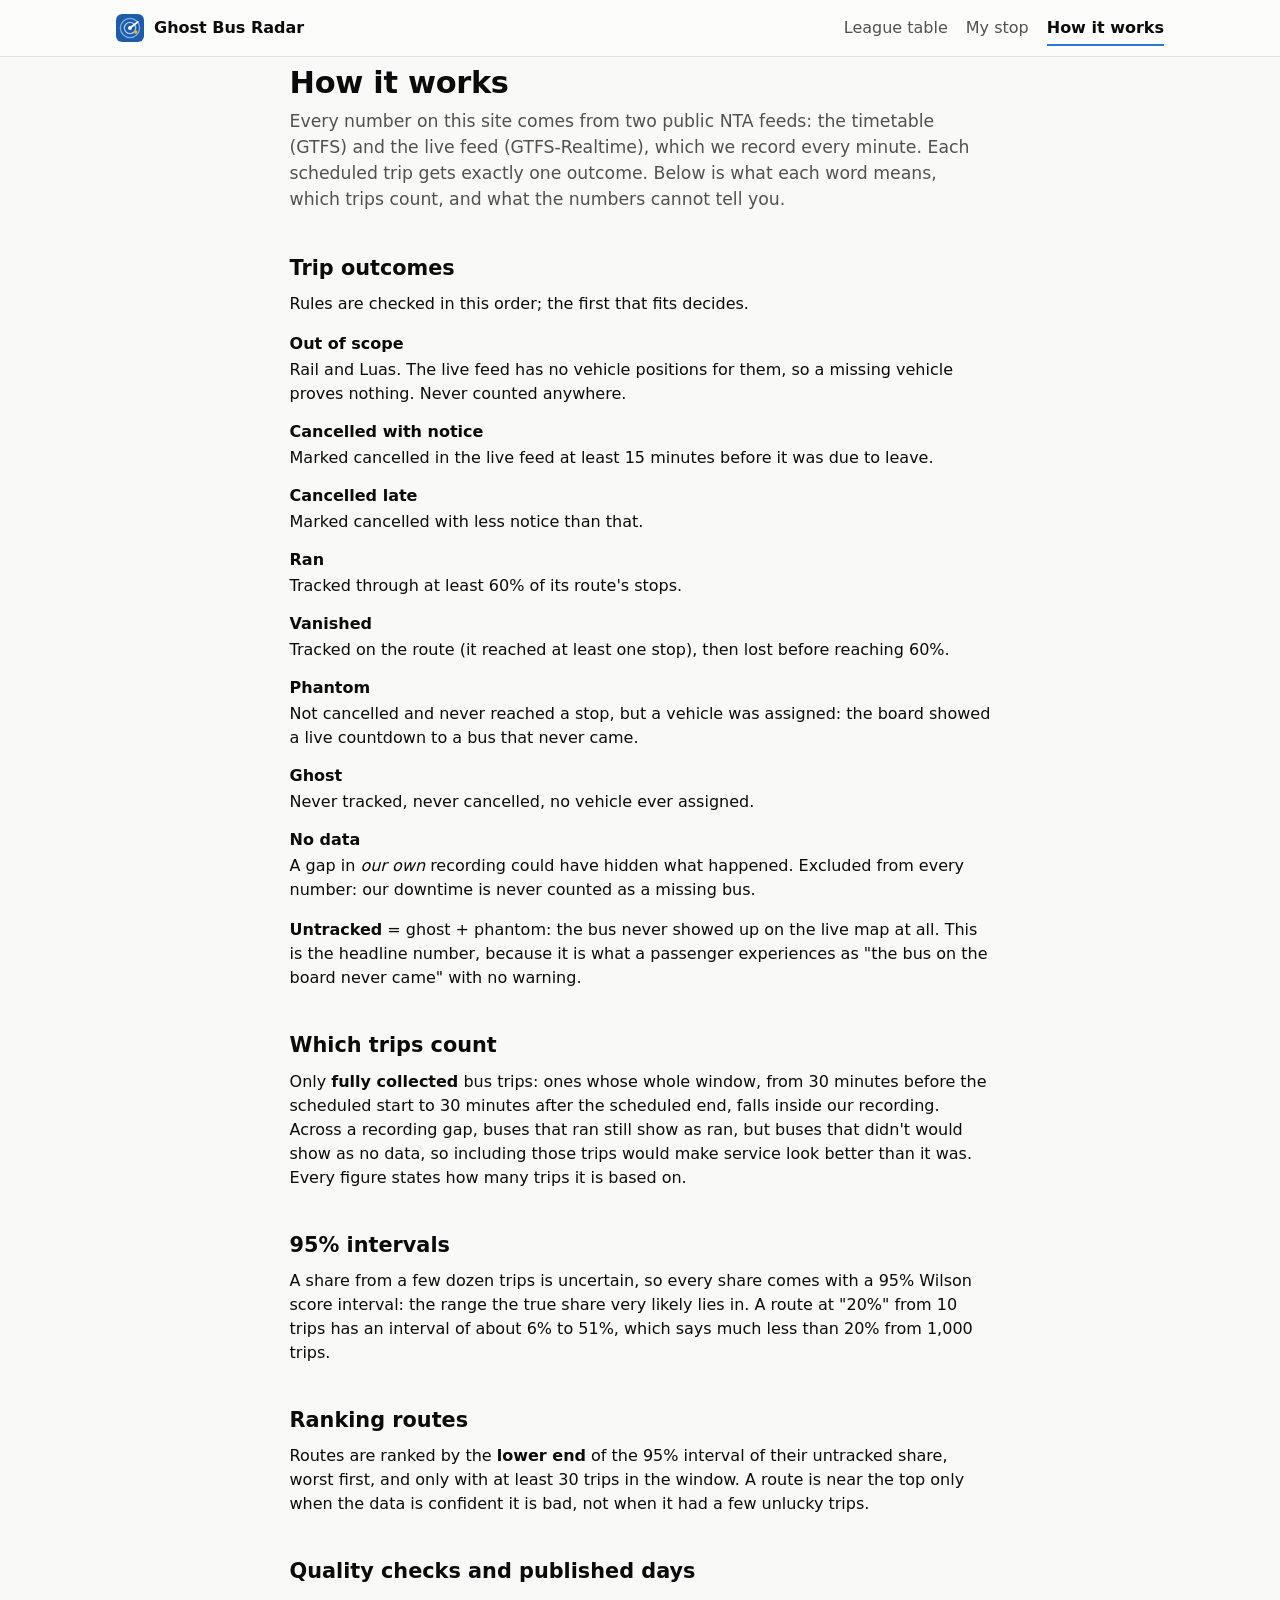
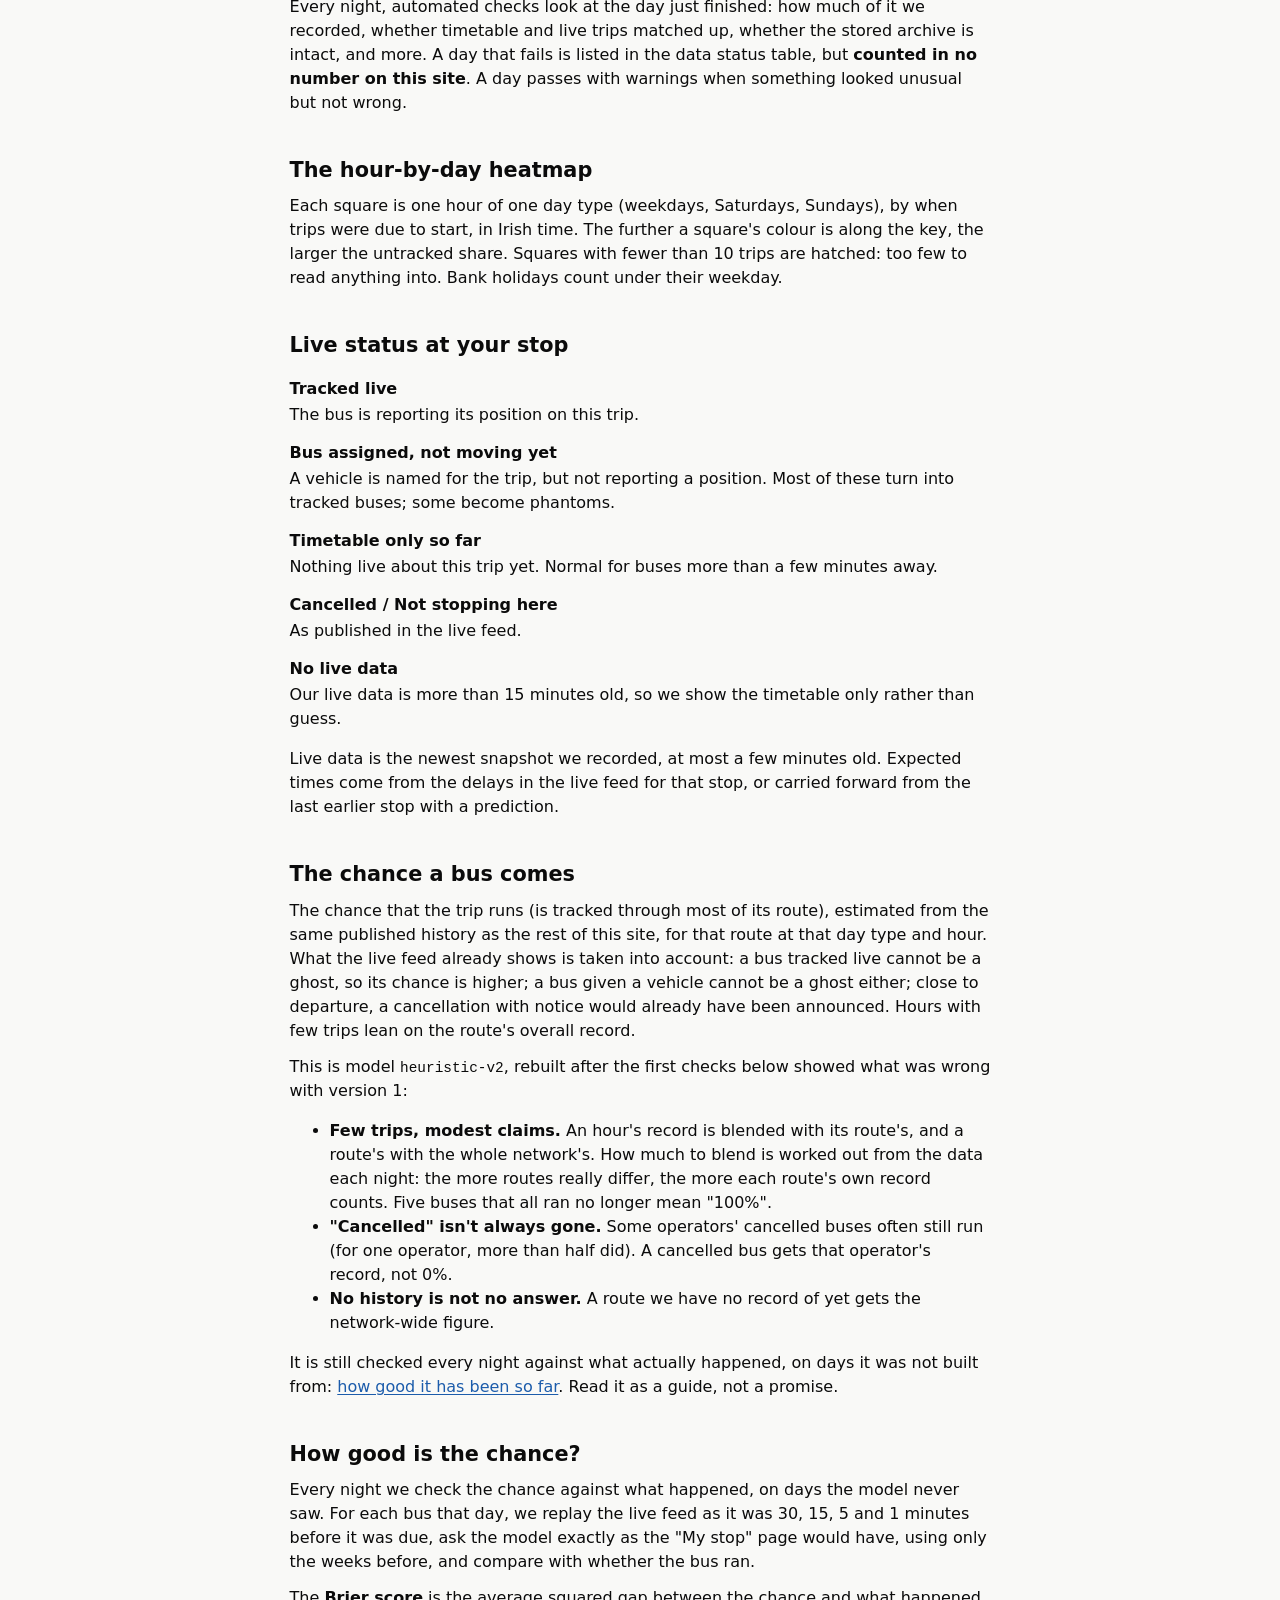
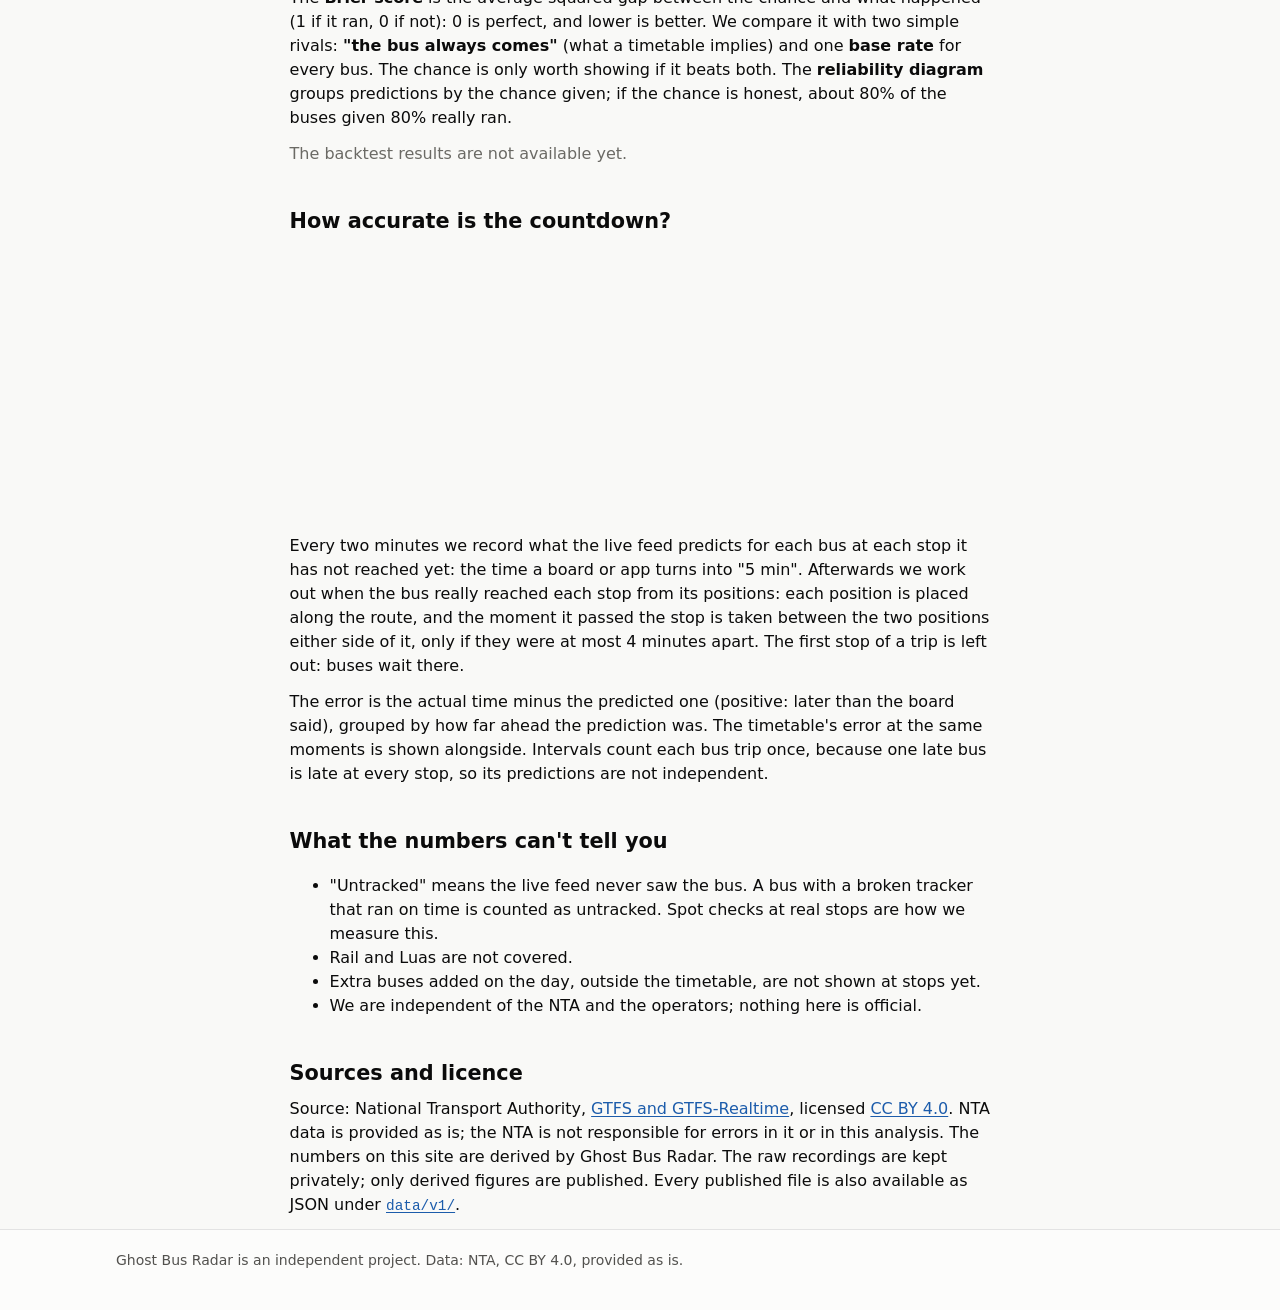
==== commit 59d546e3: "Countdown accuracy: predicted vs actual arrival at stops (roadmap 1.4, ADR-0016) Nightly Glue job gh" ====
--- a/web/methodology.html
+++ b/web/methodology.html
@@ -138,6 +138,17 @@
       is honest, about 80% of the buses given 80% really ran.</p>
     <div id="calibration-results"><p class="muted">Loading the latest results…</p></div>
 
+    <h2 id="accuracy">How accurate is the countdown?</h2>
+    <p>Every two minutes we record what the live feed predicts for each bus at each stop it has not
+      reached yet: the time a board or app turns into "5 min". Afterwards we work out when the bus
+      really reached each stop from its positions: each position is placed along the route, and
+      the moment it passed the stop is taken between the two positions either side of it, only if
+      they were at most 4 minutes apart. The first stop of a trip is left out: buses wait there.</p>
+    <p>The error is the actual time minus the predicted one (positive: later than the board said),
+      grouped by how far ahead the prediction was. The timetable's error at the same moments is
+      shown alongside. Intervals count each bus trip once, because one late bus is late at every
+      stop, so its predictions are not independent.</p>
+
     <h2 id="limits">What the numbers can't tell you</h2>
     <ul>
       <li>"Untracked" means the live feed never saw the bus. A bus with a broken tracker that ran on time
--- a/web/assets/site.css
+++ b/web/assets/site.css
@@ -212,6 +212,15 @@
 .chart .dot { fill: var(--bar); stroke: var(--surface); stroke-width: 2; cursor: default; }
 .chart .dot:hover, .chart .dot:focus { fill: var(--whisker); }
 .reliability-figure { margin: 12px 0; max-width: 420px; }
+.accuracy-figure { margin: 12px 0; }
+.chart .range { stroke-width: 3; stroke-linecap: round; }
+.series-realtime .dot { fill: var(--bar); }
+.series-realtime .range { stroke: var(--bar); opacity: 0.45; }
+.series-timetable .dot { fill: var(--muted); }
+.series-timetable .range { stroke: var(--muted); opacity: 0.45; }
+.legend .sw.realtime { background: var(--bar); border-radius: 50%; width: 11px; height: 11px; }
+.legend .sw.timetable { background: var(--muted); border-radius: 50%; width: 11px; height: 11px; }
+#accuracy { min-height: 320px; }
 
 /* --- tooltip --- */
 .tip {
